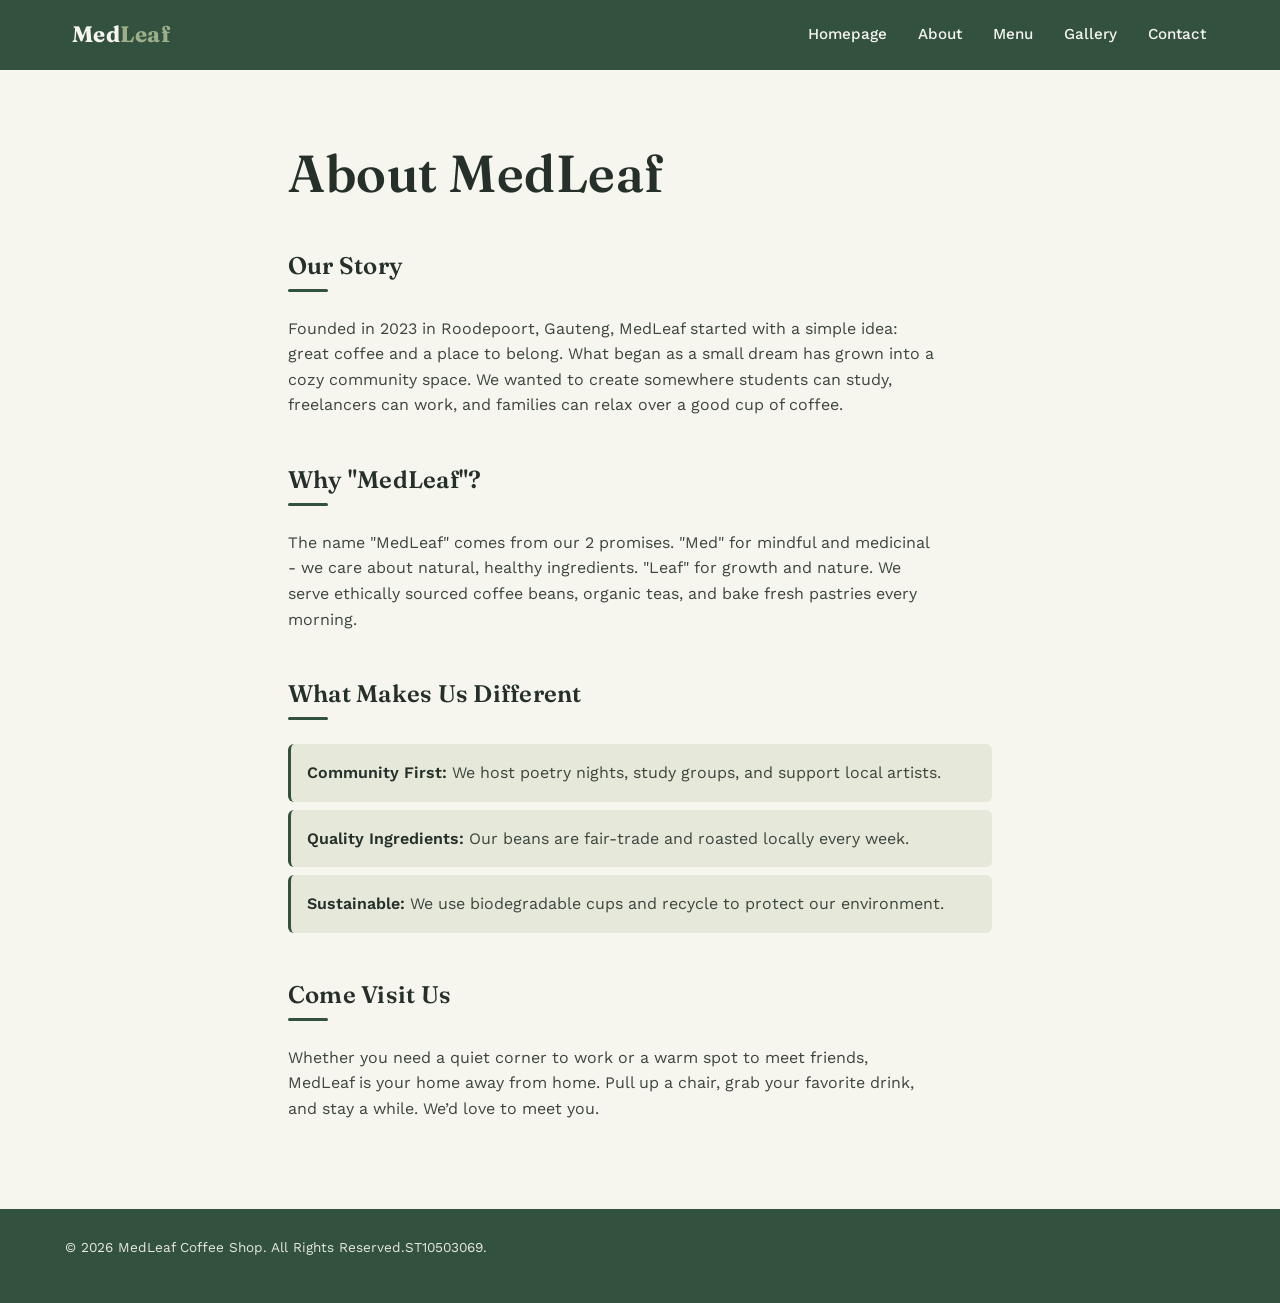
==== about.html @ b367209d "Add files via upload" ====
<!DOCTYPE html>
<html lang="en">
<head>
    <meta charset="UTF-8">
    <meta name="viewport" content="width=device-width, initial-scale=1.0">
    <title>About Us - MedLeaf Coffee Shop</title>
    <link rel="stylesheet" href="css/style.css">
</head>
<body>

    <header>
        <span class="logo-text">Med<span>Leaf</span></span>
        <nav>
            <a href="index.html">Homepage</a>
            <a href="about.html">About</a>
            <a href="menu.html">Menu</a>
            <a href="gallery.html">Gallery</a>
            <a href="contact.html">Contact</a>
        </nav>
    </header>

    <main>
        <h1>About MedLeaf</h1>
        
        <h2>Our Story</h2>
        <p>Founded in 2023 in Roodepoort, Gauteng, MedLeaf started with a simple idea: great coffee and a place to belong. 
        What began as a small dream has grown into a cozy community space. We wanted to create somewhere students can study, 
        freelancers can work, and families can relax over a good cup of coffee.</p>

        <h2>Why "MedLeaf"?</h2>
        <p>The name "MedLeaf" comes from our 2 promises. "Med" for mindful and medicinal - we care about natural, healthy ingredients. 
        "Leaf" for growth and nature. We serve ethically sourced coffee beans, organic teas, and bake fresh pastries every morning.</p>

        <h2>What Makes Us Different</h2>
        <ul class="feature-list">
            <li><strong>Community First:</strong> We host poetry nights, study groups, and support local artists.</li>
            <li><strong>Quality Ingredients:</strong> Our beans are fair-trade and roasted locally every week.</li>
            <li><strong>Sustainable:</strong> We use biodegradable cups and recycle to protect our environment.</li>
        </ul>

        <h2>Come Visit Us</h2>
        <p>Whether you need a quiet corner to work or a warm spot to meet friends, MedLeaf is your home away from home. 
        Pull up a chair, grab your favorite drink, and stay a while. We’d love to meet you.</p>

    </main>

    <footer>
        <p>&copy; 2026 MedLeaf Coffee Shop. All Rights Reserved.ST10503069.</p>
    </footer>

</body>
</html>
---- css/style.css ----
@import url('https://fonts.googleapis.com/css2?family=Fraunces:opsz,wght@9..144,400;9..144,600;9..144,700&family=Work+Sans:wght@400;500;600&display=swap');

*,
*::before,
*::after {
    box-sizing: border-box;
    margin: 0;
    padding: 0;
}

img {
    max-width: 100%;
    display: block;
}

ul {
    list-style: none;
}

a {
    text-decoration: none;
    color: inherit;
}


:root {
    
    --color-cream:        #F6F5EE;   
    --color-cream-dark:   #E6E8DA;   
    --color-espresso:     #26302B;   
    --color-text:         #3C453D;   
    --color-juniper:      #33513F;   
    --color-juniper-dark: #22392B;   
    --color-sage:         #9CAF88;   
    --color-sage-light:   #C7D3BA;   

    --font-heading: 'Fraunces', Georgia, 'Times New Roman', serif;
    --font-body: 'Work Sans', Arial, Helvetica, sans-serif;

    
    --space-xs: 0.5rem;
    --space-sm: 1rem;
    --space-md: 1.75rem;
    --space-lg: 3rem;
    --space-xl: 4.5rem;

    --content-width: 46rem;
    --radius: 6px;
}

html {
    font-size: 100%;
    scroll-behavior: smooth;
}

body {
    font-family: var(--font-body);
    background-color: var(--color-cream);
    color: var(--color-text);
    line-height: 1.6;
    font-size: 1rem;
}


h1, h2, h3 {
    font-family: var(--font-heading);
    color: var(--color-espresso);
    line-height: 1.2;
    letter-spacing: 0.01em;
}

h1 {
    font-size: clamp(2rem, 1.6rem + 2vw, 3rem);
    font-weight: 600;
}

h2 {
    font-size: 1.5rem;
    font-weight: 600;
    margin-bottom: var(--space-sm);
    position: relative;
    padding-bottom: var(--space-xs);
}

h2::after {
    content: "";
    display: block;
    width: 2.5rem;
    height: 3px;
    background-color: var(--color-juniper);
    margin-top: var(--space-xs);
    border-radius: 2px;
}

p {
    max-width: 65ch;
    margin-bottom: var(--space-sm);
}

strong {
    color: var(--color-espresso);
    font-weight: 600;
}

em {
    font-style: italic;
    color: var(--color-juniper-dark);
}

header {
    display: flex;
    flex-wrap: wrap;
    align-items: center;
    justify-content: space-between;
    gap: var(--space-sm);
    padding: var(--space-sm) var(--space-lg);
    background-color: var(--color-juniper);
    position: sticky;
    top: 0;
    z-index: 10;
}

.logo {
    width: 3.5rem;
    height: auto;
    border-radius: 50%;
}

.logo-text {
    font-family: var(--font-heading);
    font-size: 1.4rem;
    font-weight: 700;
    color: var(--color-cream);
    letter-spacing: 0.02em;
}

.logo-text span {
    color: var(--color-sage);
}

nav {
    display: flex;
    flex-wrap: wrap;
    gap: var(--space-sm) var(--space-md);
}

nav a {
    font-family: var(--font-body);
    font-weight: 500;
    font-size: 0.95rem;
    color: var(--color-cream);
    padding: 0.35rem 0.1rem;
    border-bottom: 2px solid transparent;
    transition: border-color 0.2s ease, color 0.2s ease;
}

nav a:hover,
nav a:focus-visible {
    color: var(--color-sage-light);
    border-bottom-color: var(--color-sage-light);
    outline: none;
}

nav a:active {
    color: var(--color-sage);
}


main {
    max-width: var(--content-width);
    margin-inline: auto;
    padding: var(--space-lg) var(--space-sm);
}

main > h2 {
    margin-top: var(--space-lg);
}

.hero {
    padding-bottom: var(--space-md);
    margin-bottom: var(--space-md);
    border-bottom: 1px solid var(--color-cream-dark);
}

.hero h1 {
    margin-bottom: var(--space-xs);
}

.feature-list li {
    padding: var(--space-sm);
    background-color: var(--color-cream-dark);
    border-radius: var(--radius);
    margin-bottom: var(--space-xs);
    border-left: 3px solid var(--color-juniper);
    transition: transform 0.15s ease, box-shadow 0.15s ease;
}

.feature-list li:hover {
    transform: translateX(4px);
    box-shadow: 0 2px 8px rgba(38, 48, 43, 0.08);
}

main > ul:not(.feature-list) li {
    padding: 0.25rem 0;
}

.menu-grid {
    display: grid;
    grid-template-columns: 1fr;
    gap: var(--space-md);
}

.menu-category {
    background-color: #ffffff;
    border: 1px solid var(--color-cream-dark);
    border-radius: var(--radius);
    padding: var(--space-md);
    box-shadow: 0 1px 3px rgba(38, 48, 43, 0.06);
}

.menu-category h2 {
    font-size: 1.25rem;
}

.menu-category ul li {
    display: flex;
    justify-content: space-between;
    align-items: baseline;
    padding: 0.4rem 0;
    border-bottom: 1px dashed var(--color-cream-dark);
    font-size: 0.95rem;
}

.menu-category ul li:last-child {
    border-bottom: none;
}

.menu-category .price {
    font-family: var(--font-heading);
    color: var(--color-sage);
    font-weight: 600;
    white-space: nowrap;
    margin-left: var(--space-sm);
}

.gallery-grid {
    display: grid;
    grid-template-columns: 1fr;
    gap: var(--space-md);
    margin-bottom: var(--space-sm);
}

.gallery-grid figure {
    background-color: #ffffff;
    border-radius: var(--radius);
    overflow: hidden;
    border: 1px solid var(--color-cream-dark);
    transition: box-shadow 0.2s ease;
}

.gallery-grid figure:hover,
.gallery-grid figure:focus-within {
    box-shadow: 0 4px 14px rgba(38, 48, 43, 0.12);
}

.gallery-grid img {
    width: 100%;
    aspect-ratio: 4 / 3;
    object-fit: cover;
}

.gallery-grid figcaption {
    padding: var(--space-xs) var(--space-sm);
    font-size: 0.9rem;
    color: var(--color-text);
}

.menu-photos {
    display: grid;
    grid-template-columns: 1fr;
    gap: var(--space-sm);
    margin-bottom: var(--space-lg);
}

.menu-photos img {
    width: 100%;
    height: 14rem;
    object-fit: cover;
    border-radius: var(--radius);
    border: 1px solid var(--color-cream-dark);
}

@media (min-width: 37.5em) {
    .menu-photos {
        grid-template-columns: repeat(3, 1fr);
    }
}

main a {
    color: var(--color-juniper);
    font-weight: 500;
    border-bottom: 1px solid transparent;
    transition: border-color 0.2s ease, color 0.2s ease;
}

main a:hover,
main a:focus-visible {
    color: var(--color-juniper-dark);
    border-bottom-color: currentColor;
    outline: none;
}

main a:active {
    color: var(--color-sage);
}

footer {
    text-align: center;
    padding: var(--space-md) var(--space-sm);
    background-color: var(--color-juniper);
    color: var(--color-cream-dark);
    font-size: 0.85rem;
}

@media (min-width: 37.5em) {
    header {
        padding-inline: var(--space-xl);
    }

    .menu-grid {
        grid-template-columns: repeat(2, 1fr);
    }

    .gallery-grid {
        grid-template-columns: repeat(2, 1fr);
    }
}

@media (min-width: 56.25em) {
    main {
        padding-block: var(--space-xl);
    }

    h1 {
        font-size: 3.25rem;
    }

    .gallery-grid {
        grid-template-columns: repeat(3, 1fr);
    }
}
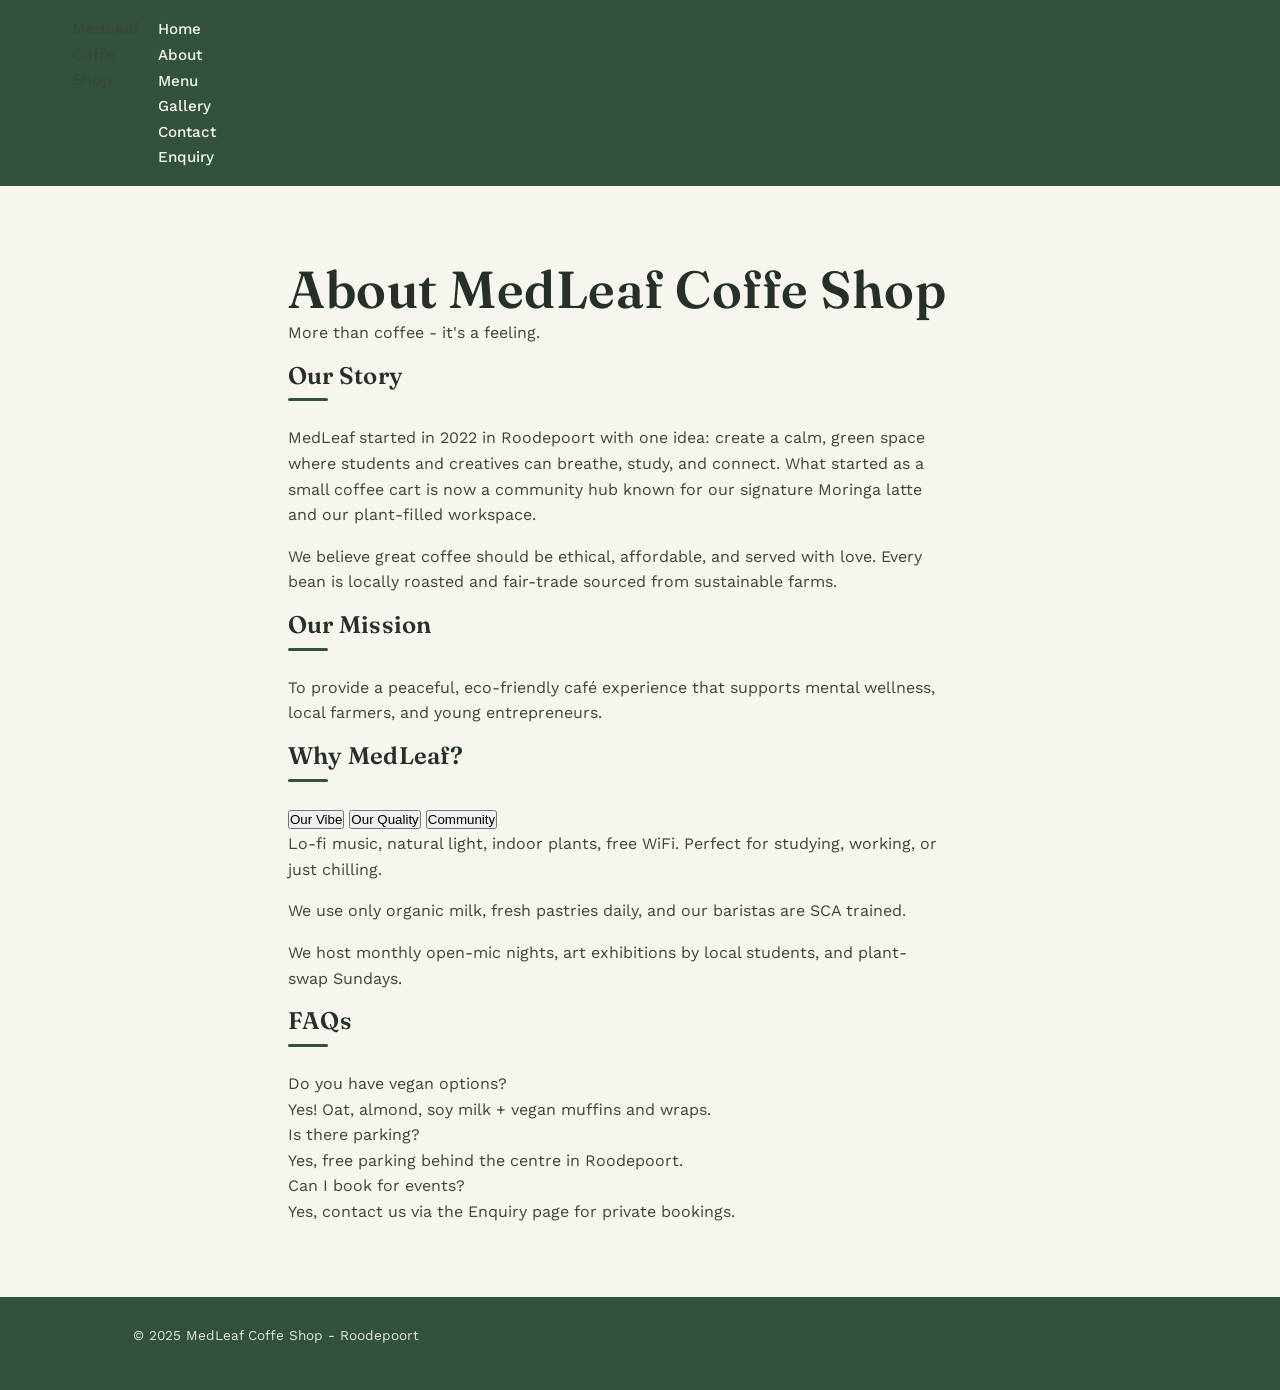
==== commit 0a3951c8: "Add files via upload" ====
--- a/about.html
+++ b/about.html
@@ -1,52 +1,84 @@
 <!DOCTYPE html>
 <html lang="en">
 <head>
-    <meta charset="UTF-8">
-    <meta name="viewport" content="width=device-width, initial-scale=1.0">
-    <title>About Us - MedLeaf Coffee Shop</title>
-    <link rel="stylesheet" href="css/style.css">
+  <meta charset="UTF-8">
+  <meta name="viewport" content="width=device-width, initial-scale=1.0">
+  <title>About MedLeaf</title>
+  <link rel="stylesheet" href="css/style.css">
 </head>
 <body>
+  <header>
+    <nav>
+      <div class="logo">MedLeaf Coffe Shop</div>
+      <ul>
+        <li><a href="index.html">Home</a></li>
+        <li><a href="about.html">About</a></li>
+        <li><a href="menu.html">Menu</a></li>
+        <li><a href="gallery.html">Gallery</a></li>
+        <li><a href="contact.html">Contact</a></li>
+        <li><a href="enquiry.html">Enquiry</a></li>
+      </ul>
+    </nav>
+  </header>
 
-    <header>
-        <span class="logo-text">Med<span>Leaf</span></span>
-        <nav>
-            <a href="index.html">Homepage</a>
-            <a href="about.html">About</a>
-            <a href="menu.html">Menu</a>
-            <a href="gallery.html">Gallery</a>
-            <a href="contact.html">Contact</a>
-        </nav>
-    </header>
+  <main>
+    <section class="about-hero">
+      <h1>About MedLeaf Coffe Shop</h1>
+      <p>More than coffee - it's a feeling.</p>
+    </section>
 
-    <main>
-        <h1>About MedLeaf</h1>
-        
-        <h2>Our Story</h2>
-        <p>Founded in 2023 in Roodepoort, Gauteng, MedLeaf started with a simple idea: great coffee and a place to belong. 
-        What began as a small dream has grown into a cozy community space. We wanted to create somewhere students can study, 
-        freelancers can work, and families can relax over a good cup of coffee.</p>
+    <section>
+      <h2>Our Story</h2>
+      <p>MedLeaf started in 2022 in Roodepoort with one idea: create a calm, green space where students and creatives can breathe, study, and connect. What started as a small coffee cart is now a community hub known for our signature Moringa latte and our plant-filled workspace.</p>
+      <p>We believe great coffee should be ethical, affordable, and served with love. Every bean is locally roasted and fair-trade sourced from sustainable farms.</p>
+    </section>
 
-        <h2>Why "MedLeaf"?</h2>
-        <p>The name "MedLeaf" comes from our 2 promises. "Med" for mindful and medicinal - we care about natural, healthy ingredients. 
-        "Leaf" for growth and nature. We serve ethically sourced coffee beans, organic teas, and bake fresh pastries every morning.</p>
+    <section>
+      <h2>Our Mission</h2>
+      <p>To provide a peaceful, eco-friendly café experience that supports mental wellness, local farmers, and young entrepreneurs.</p>
+    </section>
 
-        <h2>What Makes Us Different</h2>
-        <ul class="feature-list">
-            <li><strong>Community First:</strong> We host poetry nights, study groups, and support local artists.</li>
-            <li><strong>Quality Ingredients:</strong> Our beans are fair-trade and roasted locally every week.</li>
-            <li><strong>Sustainable:</strong> We use biodegradable cups and recycle to protect our environment.</li>
-        </ul>
+    <section>
+      <h2>Why MedLeaf?</h2>
+      <div class="tab-buttons">
+        <button class="tab-btn active" data-tab="vibe">Our Vibe</button>
+        <button class="tab-btn" data-tab="quality">Our Quality</button>
+        <button class="tab-btn" data-tab="community">Community</button>
+      </div>
+      <div id="vibe" class="tab-content active">
+        <p>Lo-fi music, natural light, indoor plants, free WiFi. Perfect for studying, working, or just chilling.</p>
+      </div>
+      <div id="quality" class="tab-content">
+        <p>We use only organic milk, fresh pastries daily, and our baristas are SCA trained.</p>
+      </div>
+      <div id="community" class="tab-content">
+        <p>We host monthly open-mic nights, art exhibitions by local students, and plant-swap Sundays.</p>
+      </div>
+    </section>
 
-        <h2>Come Visit Us</h2>
-        <p>Whether you need a quiet corner to work or a warm spot to meet friends, MedLeaf is your home away from home. 
-        Pull up a chair, grab your favorite drink, and stay a while. We’d love to meet you.</p>
+    <section>
+      <h2>FAQs</h2>
+      <div class="accordion">
+        <div class="accordion-item">
+          <div class="accordion-header">Do you have vegan options?</div>
+          <div class="accordion-body">Yes! Oat, almond, soy milk + vegan muffins and wraps.</div>
+        </div>
+        <div class="accordion-item">
+          <div class="accordion-header">Is there parking?</div>
+          <div class="accordion-body">Yes, free parking behind the centre in Roodepoort.</div>
+        </div>
+        <div class="accordion-item">
+          <div class="accordion-header">Can I book for events?</div>
+          <div class="accordion-body">Yes, contact us via the Enquiry page for private bookings.</div>
+        </div>
+      </div>
+    </section>
+  </main>
 
-    </main>
+  <footer>
+    <p>&copy; 2025 MedLeaf Coffe Shop - Roodepoort</p>
+  </footer>
 
-    <footer>
-        <p>&copy; 2026 MedLeaf Coffee Shop. All Rights Reserved.ST10503069.</p>
-    </footer>
-
+  <script src="js/main.js"></script>
 </body>
-</html>
+</html>
